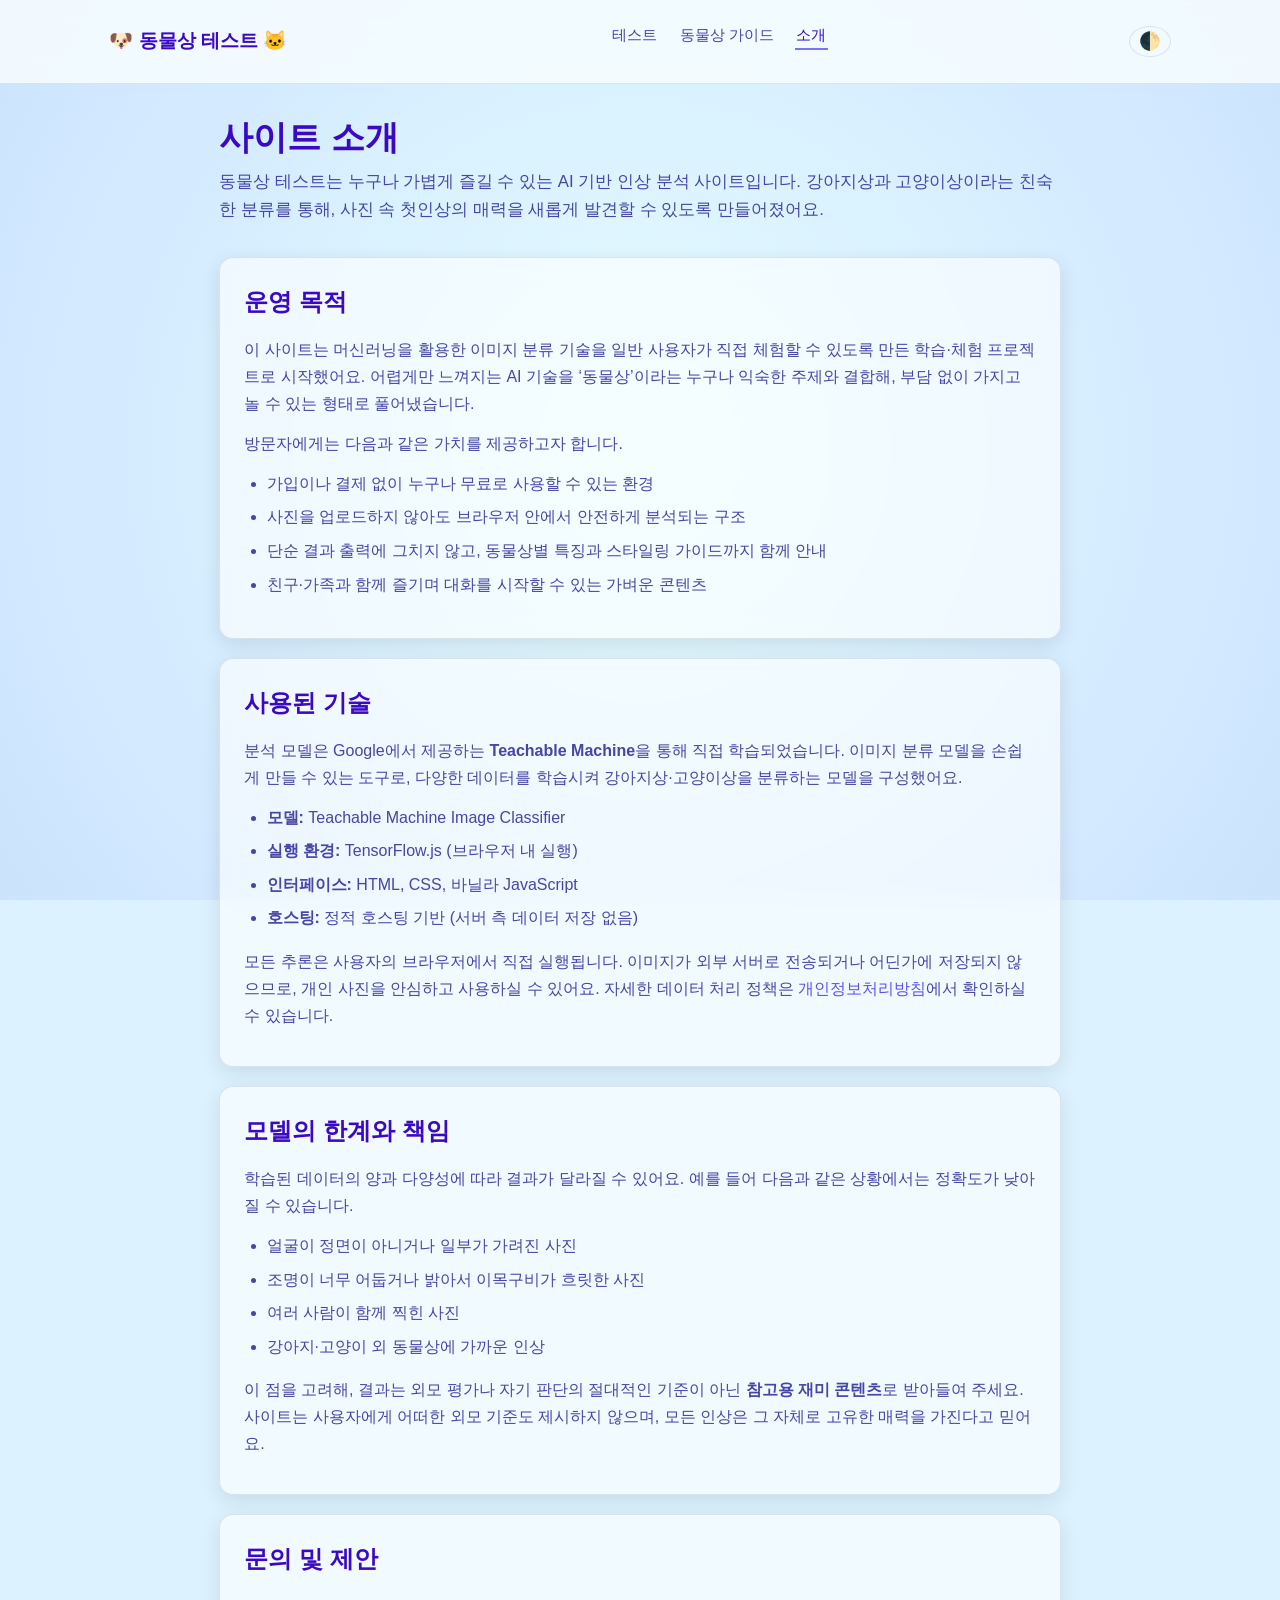
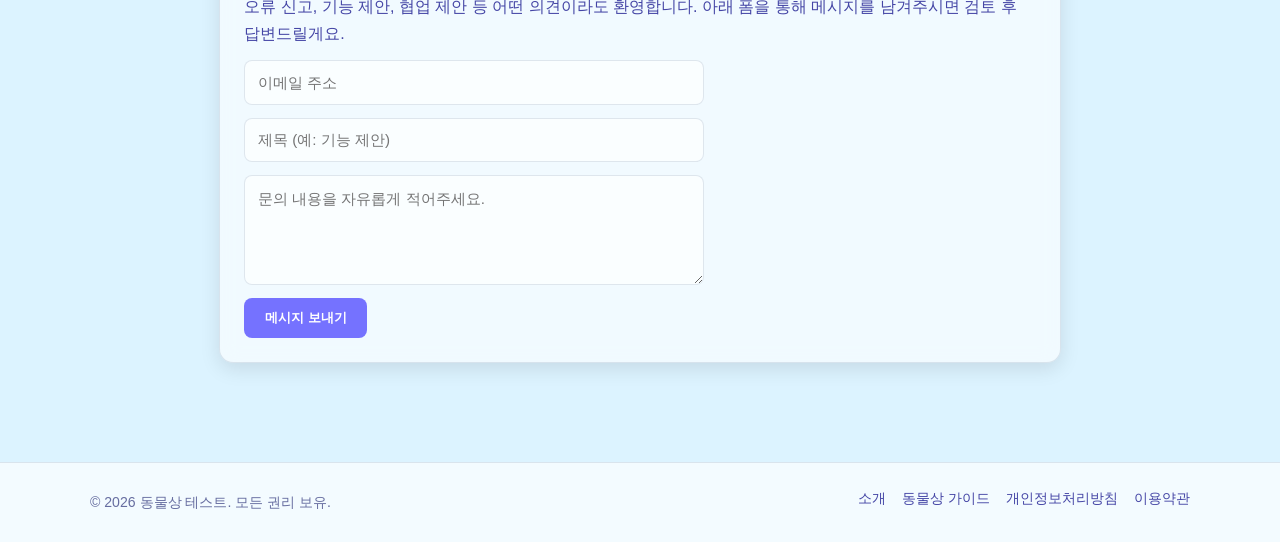
==== about.html @ 329083f9 "Build full multi-page site for AdSense quality compliance - Add navigation, footer, and rich content" ====
<!DOCTYPE html>
<html lang="ko">
<head>
    <meta charset="UTF-8">
    <meta name="viewport" content="width=device-width, initial-scale=1.0">
    <title>사이트 소개 - 동물상 테스트</title>
    <meta name="description" content="동물상 테스트 사이트의 운영 목적, 사용된 AI 기술, 그리고 문의·제안 방법을 안내합니다.">
    <meta property="og:title" content="사이트 소개 - 동물상 테스트">
    <meta property="og:description" content="동물상 테스트의 운영 목적과 기술 소개, 연락처.">
    <meta property="og:type" content="website">
    <meta property="og:locale" content="ko_KR">
    <link rel="canonical" href="https://juangilblue.github.io/product-builder-lecture/about.html">
    <link rel="icon" href="data:image/svg+xml,%3Csvg xmlns='http://www.w3.org/2000/svg' viewBox='0 0 100 100'%3E%3Ctext y='.9em' font-size='90'%3E🐶%3C/text%3E%3C/svg%3E">
    <script async src="https://pagead2.googlesyndication.com/pagead/js/adsbygoogle.js?client=ca-pub-4924318808009309"
         crossorigin="anonymous"></script>
    <link rel="stylesheet" href="style.css">
    <script src="theme.js"></script>
</head>
<body>
    <header class="site-header">
        <div class="nav-wrapper">
            <a href="./" class="brand">🐶 동물상 테스트 🐱</a>
            <ul class="nav-links">
                <li><a href="./">테스트</a></li>
                <li><a href="./guide.html">동물상 가이드</a></li>
                <li><a href="./about.html" class="active">소개</a></li>
            </ul>
            <button id="theme-toggle" aria-label="다크 모드 전환">🌓</button>
        </div>
    </header>

    <main>
        <h1 class="page-title">사이트 소개</h1>
        <p class="page-lead">동물상 테스트는 누구나 가볍게 즐길 수 있는 AI 기반 인상 분석 사이트입니다. 강아지상과 고양이상이라는 친숙한 분류를 통해, 사진 속 첫인상의 매력을 새롭게 발견할 수 있도록 만들어졌어요.</p>

        <section class="card">
            <h2>운영 목적</h2>
            <p>이 사이트는 머신러닝을 활용한 이미지 분류 기술을 일반 사용자가 직접 체험할 수 있도록 만든 학습·체험 프로젝트로 시작했어요. 어렵게만 느껴지는 AI 기술을 ‘동물상’이라는 누구나 익숙한 주제와 결합해, 부담 없이 가지고 놀 수 있는 형태로 풀어냈습니다.</p>
            <p>방문자에게는 다음과 같은 가치를 제공하고자 합니다.</p>
            <ul>
                <li>가입이나 결제 없이 누구나 무료로 사용할 수 있는 환경</li>
                <li>사진을 업로드하지 않아도 브라우저 안에서 안전하게 분석되는 구조</li>
                <li>단순 결과 출력에 그치지 않고, 동물상별 특징과 스타일링 가이드까지 함께 안내</li>
                <li>친구·가족과 함께 즐기며 대화를 시작할 수 있는 가벼운 콘텐츠</li>
            </ul>
        </section>

        <section class="card">
            <h2>사용된 기술</h2>
            <p>분석 모델은 Google에서 제공하는 <strong>Teachable Machine</strong>을 통해 직접 학습되었습니다. 이미지 분류 모델을 손쉽게 만들 수 있는 도구로, 다양한 데이터를 학습시켜 강아지상·고양이상을 분류하는 모델을 구성했어요.</p>
            <ul>
                <li><strong>모델:</strong> Teachable Machine Image Classifier</li>
                <li><strong>실행 환경:</strong> TensorFlow.js (브라우저 내 실행)</li>
                <li><strong>인터페이스:</strong> HTML, CSS, 바닐라 JavaScript</li>
                <li><strong>호스팅:</strong> 정적 호스팅 기반 (서버 측 데이터 저장 없음)</li>
            </ul>
            <p>모든 추론은 사용자의 브라우저에서 직접 실행됩니다. 이미지가 외부 서버로 전송되거나 어딘가에 저장되지 않으므로, 개인 사진을 안심하고 사용하실 수 있어요. 자세한 데이터 처리 정책은 <a href="./privacy.html">개인정보처리방침</a>에서 확인하실 수 있습니다.</p>
        </section>

        <section class="card">
            <h2>모델의 한계와 책임</h2>
            <p>학습된 데이터의 양과 다양성에 따라 결과가 달라질 수 있어요. 예를 들어 다음과 같은 상황에서는 정확도가 낮아질 수 있습니다.</p>
            <ul>
                <li>얼굴이 정면이 아니거나 일부가 가려진 사진</li>
                <li>조명이 너무 어둡거나 밝아서 이목구비가 흐릿한 사진</li>
                <li>여러 사람이 함께 찍힌 사진</li>
                <li>강아지·고양이 외 동물상에 가까운 인상</li>
            </ul>
            <p>이 점을 고려해, 결과는 외모 평가나 자기 판단의 절대적인 기준이 아닌 <strong>참고용 재미 콘텐츠</strong>로 받아들여 주세요. 사이트는 사용자에게 어떠한 외모 기준도 제시하지 않으며, 모든 인상은 그 자체로 고유한 매력을 가진다고 믿어요.</p>
        </section>

        <section class="card">
            <h2>문의 및 제안</h2>
            <p>오류 신고, 기능 제안, 협업 제안 등 어떤 의견이라도 환영합니다. 아래 폼을 통해 메시지를 남겨주시면 검토 후 답변드릴게요.</p>
            <form action="https://formspree.io/f/mjglpopp" method="POST" class="contact-form">
                <input type="email" name="email" placeholder="이메일 주소" required>
                <input type="text" name="subject" placeholder="제목 (예: 기능 제안)">
                <textarea name="message" placeholder="문의 내용을 자유롭게 적어주세요." required></textarea>
                <button type="submit">메시지 보내기</button>
            </form>
        </section>
    </main>

    <footer class="site-footer">
        <div class="footer-wrapper">
            <div>© 2026 동물상 테스트. 모든 권리 보유.</div>
            <ul class="footer-links">
                <li><a href="./about.html">소개</a></li>
                <li><a href="./guide.html">동물상 가이드</a></li>
                <li><a href="./privacy.html">개인정보처리방침</a></li>
                <li><a href="./terms.html">이용약관</a></li>
            </ul>
        </div>
    </footer>
</body>
</html>
---- style.css ----
:root {
    --bg-color: oklch(95.59% .042 250.39);
    --bg-gradient: radial-gradient(circle, oklch(98.59% .042 250.39) 0%, oklch(90.59% .042 250.39) 100%);
    --container-bg: oklch(99.59% .002 250.39 / .7);
    --card-bg: oklch(100% 0 0 / .6);
    --text-color: oklch(40% .24 278);
    --text-soft: oklch(45% .15 278);
    --text-muted: oklch(55% .08 278);
    --btn-bg: oklch(65% .24 278);
    --btn-bg-secondary: oklch(80% .1 278);
    --shadow-color: oklch(0% 0 0 / .1);
    --border-color: oklch(70% .04 250 / .25);
    --bar-track: oklch(85% .04 250);
    --header-bg: oklch(99% .01 250 / .85);
    --link-color: oklch(55% .24 278);
}

body.dark-mode {
    --bg-color: oklch(20% .04 250);
    --bg-gradient: radial-gradient(circle, oklch(25% .04 250) 0%, oklch(15% .04 250) 100%);
    --container-bg: oklch(30% .04 250 / .5);
    --card-bg: oklch(28% .04 250 / .5);
    --text-color: oklch(92% .04 250);
    --text-soft: oklch(85% .04 250);
    --text-muted: oklch(70% .04 250);
    --btn-bg: oklch(60% .2 270);
    --btn-bg-secondary: oklch(40% .08 250);
    --shadow-color: oklch(0% 0 0 / .5);
    --border-color: oklch(50% .04 250 / .3);
    --bar-track: oklch(35% .04 250);
    --header-bg: oklch(22% .04 250 / .9);
    --link-color: oklch(80% .15 270);
}

* {
    box-sizing: border-box;
    margin: 0;
    padding: 0;
}

html {
    scroll-behavior: smooth;
}

body {
    font-family: -apple-system, BlinkMacSystemFont, "Segoe UI", "Apple SD Gothic Neo", "Malgun Gothic", Roboto, Helvetica, Arial, sans-serif;
    min-height: 100vh;
    background-color: var(--bg-color);
    background-image: var(--bg-gradient);
    background-attachment: fixed;
    color: var(--text-color);
    line-height: 1.7;
    transition: background-color 0.3s ease, color 0.3s ease;
}

a {
    color: var(--link-color);
    text-decoration: none;
}
a:hover { text-decoration: underline; }

img { max-width: 100%; height: auto; }

.hidden { display: none !important; }

/* ------- Header & Nav ------- */
.site-header {
    position: sticky;
    top: 0;
    z-index: 100;
    background-color: var(--header-bg);
    backdrop-filter: blur(12px);
    border-bottom: 1px solid var(--border-color);
}

.nav-wrapper {
    max-width: 1100px;
    margin: 0 auto;
    padding: 0.8rem 1.2rem;
    display: flex;
    align-items: center;
    justify-content: space-between;
    gap: 1rem;
}

.brand {
    font-size: 1.2rem;
    font-weight: 700;
    color: var(--text-color);
    white-space: nowrap;
}
.brand:hover { text-decoration: none; opacity: 0.85; }

.nav-links {
    display: flex;
    gap: 1.2rem;
    list-style: none;
    flex-wrap: wrap;
    align-items: center;
}

.nav-links a {
    color: var(--text-soft);
    font-size: 0.95rem;
    padding: 0.3rem 0.1rem;
    border-bottom: 2px solid transparent;
    transition: border-color 0.2s ease, color 0.2s ease;
}
.nav-links a:hover,
.nav-links a.active {
    color: var(--text-color);
    border-bottom-color: var(--btn-bg);
    text-decoration: none;
}

#theme-toggle {
    background: none;
    border: 1px solid var(--border-color);
    font-size: 1.1rem;
    cursor: pointer;
    padding: 0.35rem 0.55rem;
    border-radius: 50%;
    line-height: 1;
    color: var(--text-color);
    transition: background 0.2s ease;
}
#theme-toggle:hover { background: var(--border-color); }

/* ------- Layout ------- */
main {
    max-width: 880px;
    margin: 0 auto;
    padding: 2rem 1.2rem 3rem;
}

.page-title {
    font-size: 2.1rem;
    color: var(--text-color);
    margin-bottom: 0.5rem;
    line-height: 1.3;
}

.page-lead {
    font-size: 1.05rem;
    color: var(--text-soft);
    margin-bottom: 2rem;
}

section {
    margin-bottom: 2.5rem;
}

h2 {
    font-size: 1.5rem;
    color: var(--text-color);
    margin-bottom: 0.8rem;
    margin-top: 0;
}

h3 {
    font-size: 1.15rem;
    color: var(--text-color);
    margin: 1.2rem 0 0.5rem;
}

p {
    color: var(--text-soft);
    margin-bottom: 0.8rem;
}

ul, ol {
    color: var(--text-soft);
    margin: 0.5rem 0 1rem 1.4rem;
}

li { margin-bottom: 0.4rem; }

.card {
    background-color: var(--card-bg);
    border: 1px solid var(--border-color);
    border-radius: 14px;
    padding: 1.5rem;
    backdrop-filter: blur(10px);
    box-shadow: 0 6px 20px var(--shadow-color);
    margin-bottom: 1.2rem;
}

.two-col {
    display: grid;
    grid-template-columns: repeat(auto-fit, minmax(260px, 1fr));
    gap: 1rem;
}

/* ------- Hero / Test ------- */
.hero {
    text-align: center;
    margin-bottom: 2rem;
}

.hero h1 {
    font-size: 2.4rem;
    color: var(--text-color);
    margin-bottom: 0.5rem;
}

.hero .subtitle {
    color: var(--text-soft);
    font-size: 1.05rem;
}

.test-card {
    background-color: var(--card-bg);
    border: 1px solid var(--border-color);
    border-radius: 16px;
    padding: 1.8rem 1.5rem;
    backdrop-filter: blur(12px);
    box-shadow: 0 10px 30px var(--shadow-color);
    margin-bottom: 2rem;
}

.loading {
    color: var(--text-soft);
    padding: 2rem;
    text-align: center;
    font-size: 1rem;
}

.mode-buttons {
    display: flex;
    gap: 0.5rem;
    margin-bottom: 1.2rem;
    justify-content: center;
    flex-wrap: wrap;
}

.mode-btn {
    padding: 0.55rem 1.1rem;
    background-color: var(--btn-bg-secondary);
    color: var(--text-color);
    border: 1px solid var(--border-color);
    border-radius: 50px;
    cursor: pointer;
    font-size: 0.95rem;
    transition: all 0.2s ease;
}

.mode-btn.active {
    background-color: var(--btn-bg);
    color: white;
    border-color: transparent;
}

.input-section { margin-bottom: 1.2rem; }

.upload-area {
    display: flex;
    align-items: center;
    justify-content: center;
    border: 2px dashed var(--border-color);
    border-radius: 12px;
    padding: 1.5rem;
    cursor: pointer;
    transition: all 0.2s ease;
    min-height: 220px;
    overflow: hidden;
    background-color: var(--container-bg);
}

.upload-area:hover,
.upload-area.dragover {
    border-color: var(--btn-bg);
    transform: translateY(-2px);
}

.upload-placeholder { color: var(--text-soft); text-align: center; }
.upload-icon { font-size: 3rem; margin-bottom: 0.5rem; }
.upload-hint { font-size: 0.85rem; margin-top: 0.3rem; opacity: 0.7; }

#preview-img {
    max-width: 100%;
    max-height: 320px;
    border-radius: 8px;
    object-fit: contain;
}

#webcam-container {
    display: flex;
    justify-content: center;
    margin-bottom: 1rem;
    min-height: 200px;
}

#webcam-container canvas {
    border-radius: 12px;
    max-width: 100%;
}

#webcam-section { text-align: center; }

.action-btn {
    padding: 0.75rem 1.4rem;
    font-size: 1rem;
    color: white;
    background-color: var(--btn-bg);
    border: none;
    border-radius: 50px;
    cursor: pointer;
    transition: all 0.2s ease;
    box-shadow: 0 5px 15px var(--shadow-color);
}

.action-btn:hover { transform: translateY(-2px); opacity: 0.95; }

.result-section {
    padding: 1.2rem;
    background-color: var(--container-bg);
    border-radius: 12px;
    border: 1px solid var(--border-color);
    margin-top: 1rem;
}

#verdict {
    font-size: 1.4rem;
    color: var(--text-color);
    margin-bottom: 1rem;
    line-height: 1.6;
    text-align: center;
}

.verdict-desc {
    font-size: 0.95rem;
    opacity: 0.85;
    font-weight: normal;
    color: var(--text-soft);
}

.result-bars { display: flex; flex-direction: column; gap: 0.7rem; }

.result-bar-label {
    display: flex;
    justify-content: space-between;
    color: var(--text-soft);
    font-size: 0.95rem;
    margin-bottom: 0.3rem;
}

.result-bar-pct { font-weight: bold; color: var(--text-color); }

.result-bar-track {
    width: 100%;
    height: 10px;
    background-color: var(--bar-track);
    border-radius: 5px;
    overflow: hidden;
}

.result-bar-fill {
    height: 100%;
    background: linear-gradient(90deg, var(--btn-bg), oklch(70% .2 320));
    border-radius: 5px;
    transition: width 0.4s ease;
}

/* ------- Feature lists ------- */
.feature-list {
    list-style: none;
    margin-left: 0;
}
.feature-list li {
    padding: 0.6rem 0 0.6rem 1.6rem;
    position: relative;
    color: var(--text-soft);
    border-bottom: 1px dashed var(--border-color);
}
.feature-list li:last-child { border-bottom: none; }
.feature-list li::before {
    content: "✦";
    position: absolute;
    left: 0;
    color: var(--btn-bg);
    font-weight: bold;
}

/* ------- FAQ ------- */
.faq-item {
    border-bottom: 1px solid var(--border-color);
    padding: 0.8rem 0;
}
.faq-item summary {
    cursor: pointer;
    font-weight: 600;
    color: var(--text-color);
    list-style: none;
    padding: 0.4rem 0;
    position: relative;
    padding-right: 1.5rem;
}
.faq-item summary::-webkit-details-marker { display: none; }
.faq-item summary::after {
    content: "+";
    position: absolute;
    right: 0.2rem;
    top: 0.4rem;
    font-size: 1.2rem;
    color: var(--btn-bg);
    transition: transform 0.2s ease;
}
.faq-item[open] summary::after {
    content: "−";
}
.faq-item p {
    margin-top: 0.5rem;
    color: var(--text-soft);
}

/* ------- Contact form ------- */
.contact-form {
    display: flex;
    flex-direction: column;
    gap: 0.8rem;
    max-width: 460px;
}
.contact-form input,
.contact-form textarea {
    width: 100%;
    padding: 0.8rem;
    border-radius: 8px;
    border: 1px solid var(--border-color);
    background-color: var(--container-bg);
    color: var(--text-color);
    font-family: inherit;
    font-size: 0.95rem;
}
.contact-form textarea { height: 110px; resize: vertical; }
.contact-form button {
    align-self: flex-start;
    padding: 0.7rem 1.3rem;
    background-color: var(--btn-bg);
    color: white;
    border: none;
    border-radius: 8px;
    cursor: pointer;
    font-weight: 600;
}
.contact-form button:hover { opacity: 0.9; }

/* ------- Footer ------- */
.site-footer {
    border-top: 1px solid var(--border-color);
    background-color: var(--header-bg);
    padding: 1.5rem 1.2rem;
    margin-top: 2rem;
}
.footer-wrapper {
    max-width: 1100px;
    margin: 0 auto;
    display: flex;
    flex-wrap: wrap;
    gap: 1rem;
    justify-content: space-between;
    align-items: center;
    color: var(--text-muted);
    font-size: 0.88rem;
}
.footer-links {
    display: flex;
    gap: 1rem;
    flex-wrap: wrap;
    list-style: none;
    margin: 0;
}
.footer-links a { color: var(--text-soft); }

/* ------- Disclaimer ------- */
.disclaimer {
    background-color: oklch(95% .05 80 / .4);
    border-left: 4px solid oklch(75% .15 80);
    padding: 0.8rem 1rem;
    border-radius: 6px;
    color: var(--text-soft);
    font-size: 0.92rem;
    margin: 1rem 0;
}
body.dark-mode .disclaimer {
    background-color: oklch(35% .04 80 / .4);
    border-left-color: oklch(70% .15 80);
}

/* ------- Mobile ------- */
@media (max-width: 600px) {
    .nav-wrapper { padding: 0.7rem 1rem; }
    .nav-links { gap: 0.7rem; }
    .nav-links a { font-size: 0.88rem; }
    .brand { font-size: 1.05rem; }
    .hero h1 { font-size: 1.8rem; }
    .page-title { font-size: 1.7rem; }
    main { padding: 1.5rem 1rem 2rem; }
    .test-card { padding: 1.2rem 1rem; }
}
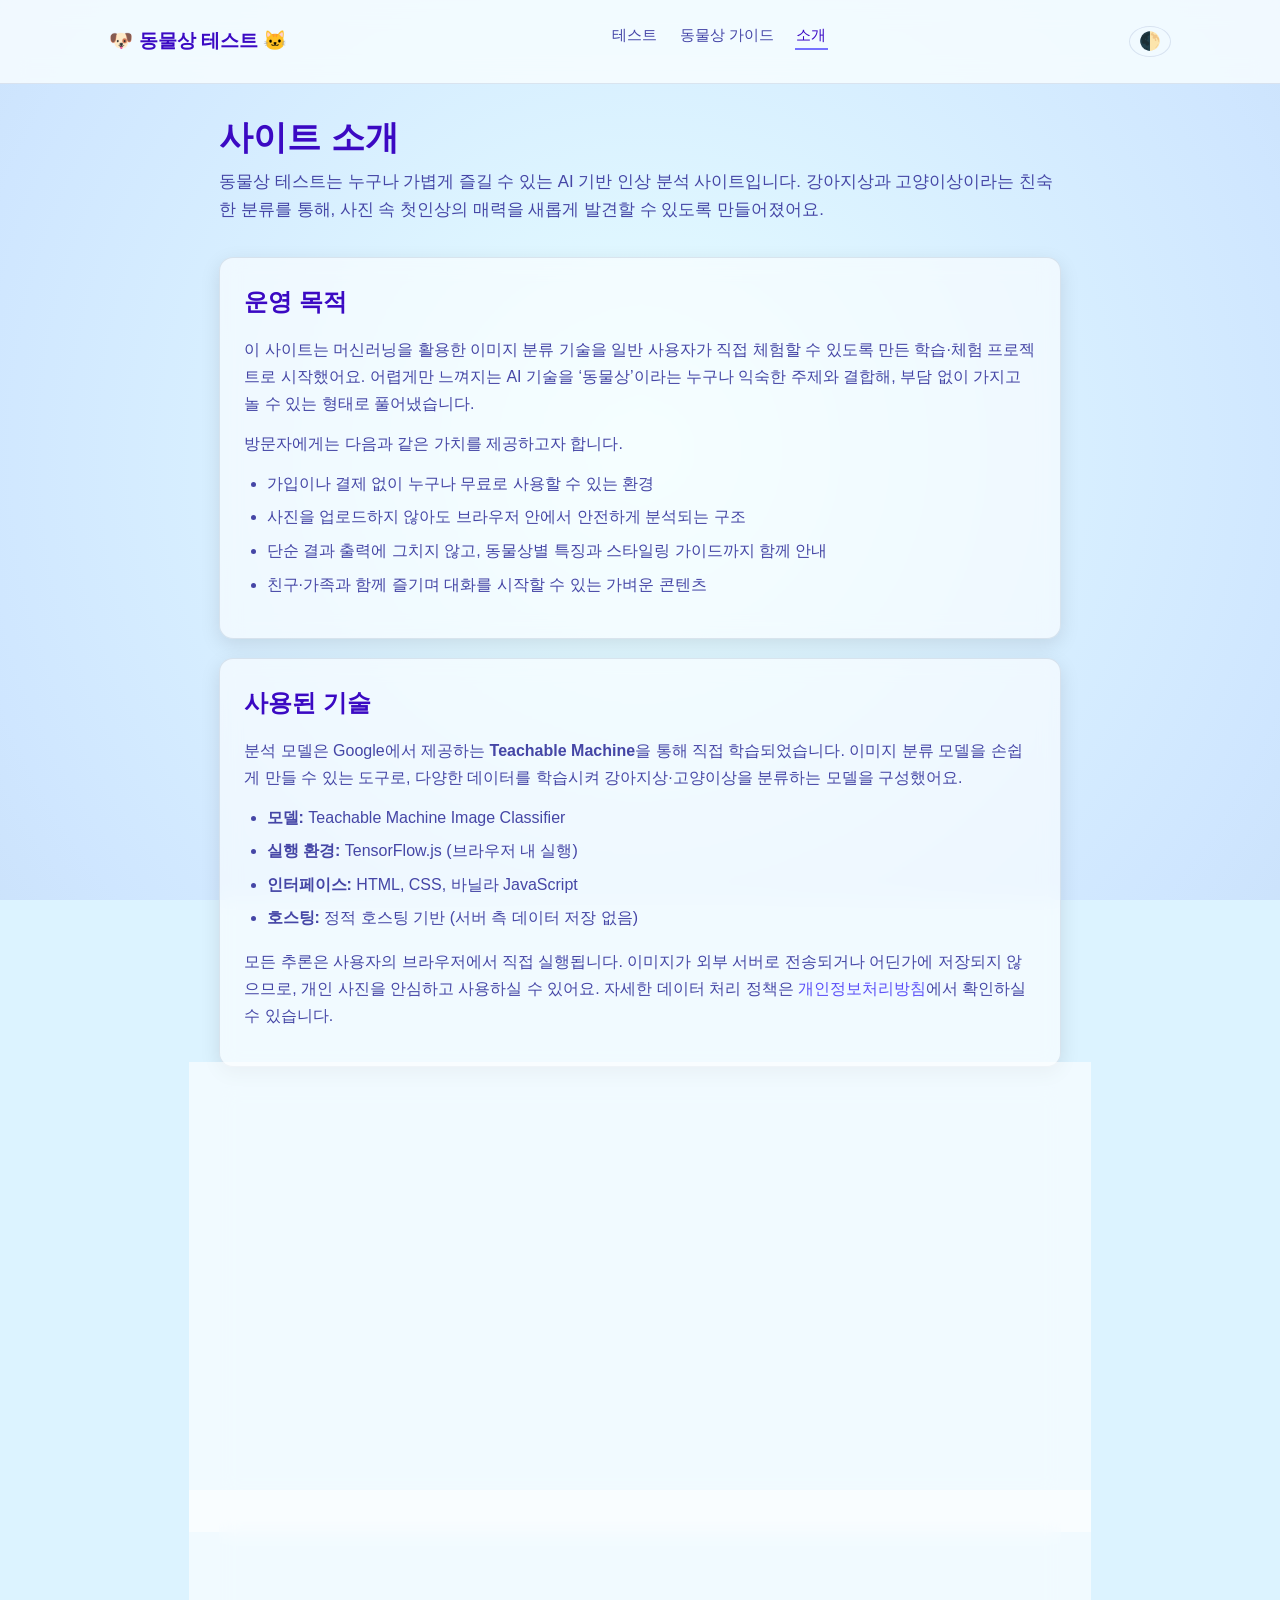
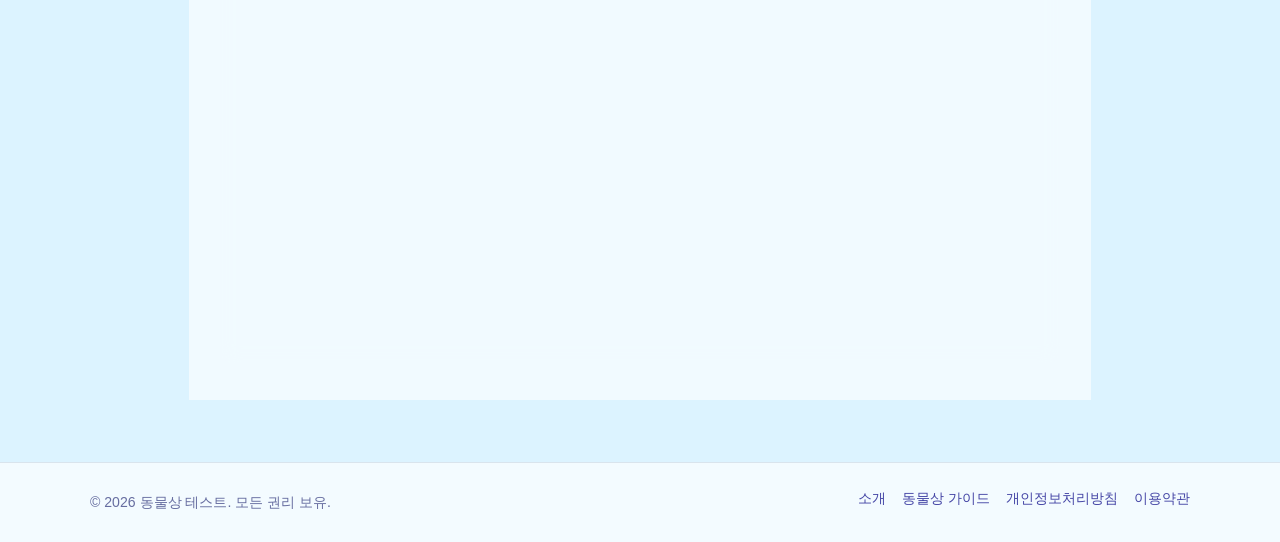
==== commit 6cb540c2: "Add AdSense ads.txt and google-adsense-account meta tag Co-Authored-By: Claude Opus 4.7 (1M context)" ====
--- a/about.html
+++ b/about.html
@@ -10,6 +10,7 @@
     <meta property="og:type" content="website">
     <meta property="og:locale" content="ko_KR">
     <link rel="canonical" href="https://juangilblue.github.io/product-builder-lecture/about.html">
+    <meta name="google-adsense-account" content="ca-pub-4924318808009309">
     <link rel="icon" href="data:image/svg+xml,%3Csvg xmlns='http://www.w3.org/2000/svg' viewBox='0 0 100 100'%3E%3Ctext y='.9em' font-size='90'%3E🐶%3C/text%3E%3C/svg%3E">
     <script async src="https://pagead2.googlesyndication.com/pagead/js/adsbygoogle.js?client=ca-pub-4924318808009309"
          crossorigin="anonymous"></script>
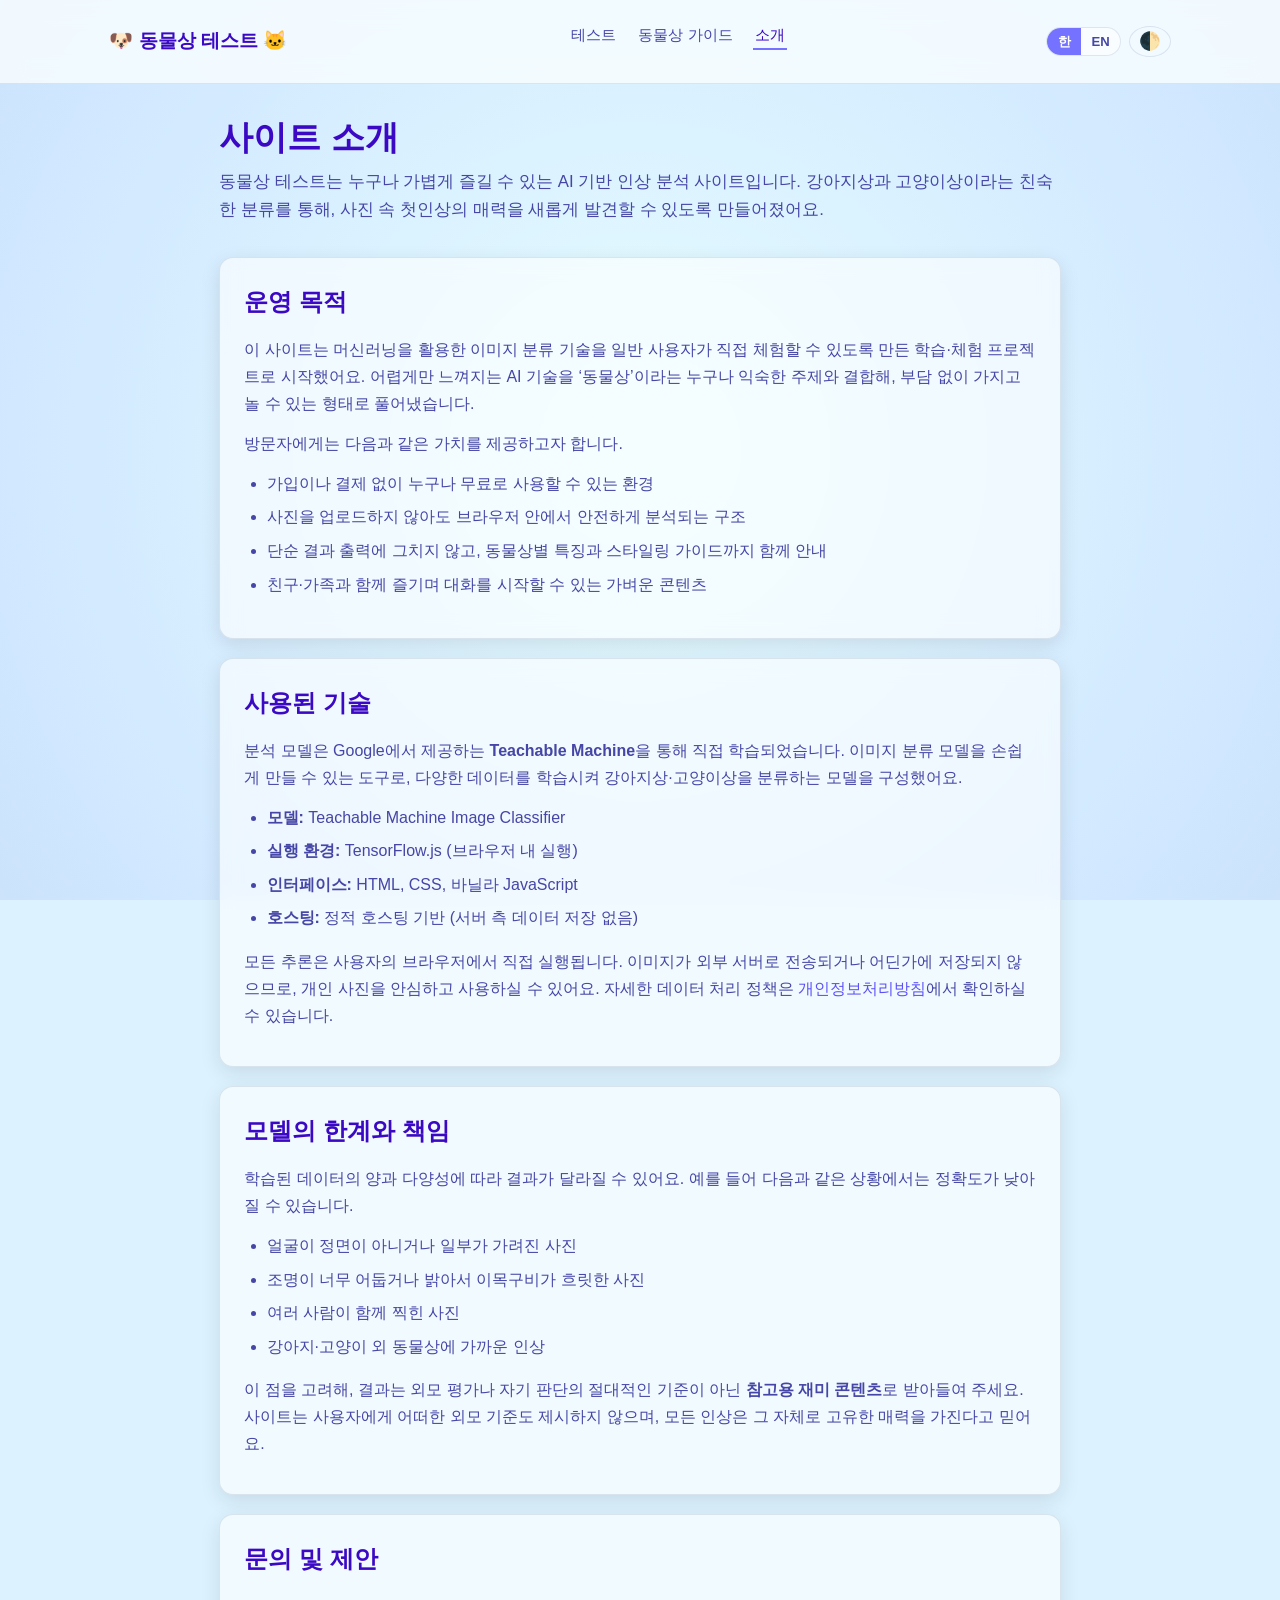
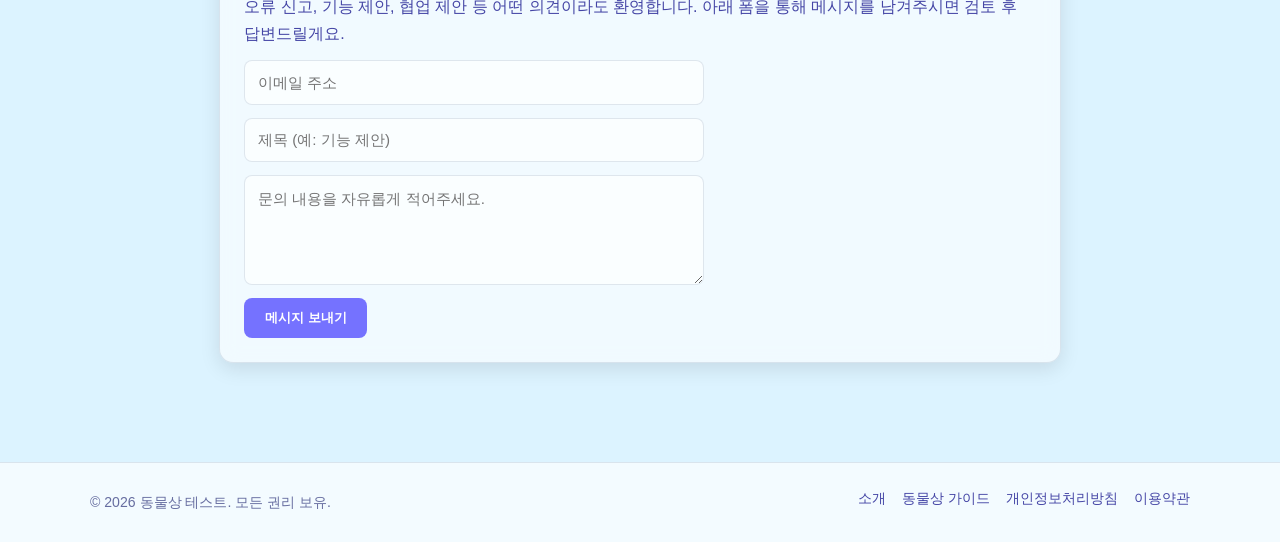
==== commit ccf915ca: "Add i18n (ko/en) support and Google Analytics tracking Co-Authored-By: Claude Opus 4.7 (1M context) " ====
--- a/about.html
+++ b/about.html
@@ -4,37 +4,61 @@
     <meta charset="UTF-8">
     <meta name="viewport" content="width=device-width, initial-scale=1.0">
     <title>사이트 소개 - 동물상 테스트</title>
+    <meta name="title-ko" content="사이트 소개 - 동물상 테스트">
+    <meta name="title-en" content="About - Animal Face Test">
     <meta name="description" content="동물상 테스트 사이트의 운영 목적, 사용된 AI 기술, 그리고 문의·제안 방법을 안내합니다.">
     <meta property="og:title" content="사이트 소개 - 동물상 테스트">
     <meta property="og:description" content="동물상 테스트의 운영 목적과 기술 소개, 연락처.">
     <meta property="og:type" content="website">
     <meta property="og:locale" content="ko_KR">
+    <meta property="og:locale:alternate" content="en_US">
     <link rel="canonical" href="https://juangilblue.github.io/product-builder-lecture/about.html">
     <meta name="google-adsense-account" content="ca-pub-4924318808009309">
+    <!-- Google tag (gtag.js) -->
+    <script async src="https://www.googletagmanager.com/gtag/js?id=G-Q1BQ98D4QX"></script>
+    <script>
+      window.dataLayer = window.dataLayer || [];
+      function gtag(){dataLayer.push(arguments);}
+      gtag('js', new Date());
+
+      gtag('config', 'G-Q1BQ98D4QX');
+    </script>
     <link rel="icon" href="data:image/svg+xml,%3Csvg xmlns='http://www.w3.org/2000/svg' viewBox='0 0 100 100'%3E%3Ctext y='.9em' font-size='90'%3E🐶%3C/text%3E%3C/svg%3E">
     <script async src="https://pagead2.googlesyndication.com/pagead/js/adsbygoogle.js?client=ca-pub-4924318808009309"
          crossorigin="anonymous"></script>
     <link rel="stylesheet" href="style.css">
     <script src="theme.js"></script>
+    <script src="i18n.js"></script>
 </head>
 <body>
     <header class="site-header">
         <div class="nav-wrapper">
-            <a href="./" class="brand">🐶 동물상 테스트 🐱</a>
+            <a href="./" class="brand">🐶 <span data-lang="ko">동물상 테스트</span><span data-lang="en">Animal Face Test</span> 🐱</a>
             <ul class="nav-links">
-                <li><a href="./">테스트</a></li>
-                <li><a href="./guide.html">동물상 가이드</a></li>
-                <li><a href="./about.html" class="active">소개</a></li>
+                <li><a href="./"><span data-lang="ko">테스트</span><span data-lang="en">Test</span></a></li>
+                <li><a href="./guide.html"><span data-lang="ko">동물상 가이드</span><span data-lang="en">Guide</span></a></li>
+                <li><a href="./about.html" class="active"><span data-lang="ko">소개</span><span data-lang="en">About</span></a></li>
             </ul>
-            <button id="theme-toggle" aria-label="다크 모드 전환">🌓</button>
+            <div class="header-tools">
+                <div class="lang-toggle" role="group" aria-label="Language">
+                    <button class="lang-btn" data-lang-set="ko">한</button>
+                    <button class="lang-btn" data-lang-set="en">EN</button>
+                </div>
+                <button id="theme-toggle"
+                    aria-label="다크 모드 전환"
+                    data-ko-aria-label="다크 모드 전환"
+                    data-en-aria-label="Toggle dark mode">🌓</button>
+            </div>
         </div>
     </header>
 
     <main>
-        <h1 class="page-title">사이트 소개</h1>
-        <p class="page-lead">동물상 테스트는 누구나 가볍게 즐길 수 있는 AI 기반 인상 분석 사이트입니다. 강아지상과 고양이상이라는 친숙한 분류를 통해, 사진 속 첫인상의 매력을 새롭게 발견할 수 있도록 만들어졌어요.</p>
+        <h1 class="page-title" data-lang="ko">사이트 소개</h1>
+        <h1 class="page-title" data-lang="en">About This Site</h1>
+        <p class="page-lead" data-lang="ko">동물상 테스트는 누구나 가볍게 즐길 수 있는 AI 기반 인상 분석 사이트입니다. 강아지상과 고양이상이라는 친숙한 분류를 통해, 사진 속 첫인상의 매력을 새롭게 발견할 수 있도록 만들어졌어요.</p>
+        <p class="page-lead" data-lang="en">Animal Face Test is a lightweight AI experience anyone can enjoy. Through the familiar dog-face / cat-face lens, we help you rediscover the charm in your everyday photos.</p>
 
-        <section class="card">
+        <section class="card" data-lang="ko">
             <h2>운영 목적</h2>
             <p>이 사이트는 머신러닝을 활용한 이미지 분류 기술을 일반 사용자가 직접 체험할 수 있도록 만든 학습·체험 프로젝트로 시작했어요. 어렵게만 느껴지는 AI 기술을 ‘동물상’이라는 누구나 익숙한 주제와 결합해, 부담 없이 가지고 놀 수 있는 형태로 풀어냈습니다.</p>
             <p>방문자에게는 다음과 같은 가치를 제공하고자 합니다.</p>
@@ -45,8 +69,19 @@
                 <li>친구·가족과 함께 즐기며 대화를 시작할 수 있는 가벼운 콘텐츠</li>
             </ul>
         </section>
+        <section class="card" data-lang="en">
+            <h2>Why We Built This</h2>
+            <p>This site started as a learning project for hands-on experience with image classification. We wanted to take what often feels like an intimidating technology and pair it with a familiar, playful theme so anyone can enjoy it.</p>
+            <p>For visitors, we aim to offer:</p>
+            <ul>
+                <li>A free experience with no signup or payment</li>
+                <li>Safe, in-browser analysis — your photo never leaves your device</li>
+                <li>Not just a result, but also style guides and impression details</li>
+                <li>A lightweight piece of content to enjoy with friends and family</li>
+            </ul>
+        </section>
 
-        <section class="card">
+        <section class="card" data-lang="ko">
             <h2>사용된 기술</h2>
             <p>분석 모델은 Google에서 제공하는 <strong>Teachable Machine</strong>을 통해 직접 학습되었습니다. 이미지 분류 모델을 손쉽게 만들 수 있는 도구로, 다양한 데이터를 학습시켜 강아지상·고양이상을 분류하는 모델을 구성했어요.</p>
             <ul>
@@ -57,8 +92,19 @@
             </ul>
             <p>모든 추론은 사용자의 브라우저에서 직접 실행됩니다. 이미지가 외부 서버로 전송되거나 어딘가에 저장되지 않으므로, 개인 사진을 안심하고 사용하실 수 있어요. 자세한 데이터 처리 정책은 <a href="./privacy.html">개인정보처리방침</a>에서 확인하실 수 있습니다.</p>
         </section>
+        <section class="card" data-lang="en">
+            <h2>Technology Stack</h2>
+            <p>The classification model was trained directly with Google's <strong>Teachable Machine</strong>. We curated training images for dog-face and cat-face impressions and wrapped the resulting model in a small static site.</p>
+            <ul>
+                <li><strong>Model:</strong> Teachable Machine Image Classifier</li>
+                <li><strong>Runtime:</strong> TensorFlow.js (runs in the browser)</li>
+                <li><strong>Interface:</strong> HTML, CSS, vanilla JavaScript</li>
+                <li><strong>Hosting:</strong> Static hosting (no server-side storage)</li>
+            </ul>
+            <p>All inference happens locally in your browser. Your image is never transmitted or stored, so you can use personal photos with peace of mind. See the <a href="./privacy.html">Privacy Policy</a> for full details.</p>
+        </section>
 
-        <section class="card">
+        <section class="card" data-lang="ko">
             <h2>모델의 한계와 책임</h2>
             <p>학습된 데이터의 양과 다양성에 따라 결과가 달라질 수 있어요. 예를 들어 다음과 같은 상황에서는 정확도가 낮아질 수 있습니다.</p>
             <ul>
@@ -69,27 +115,57 @@
             </ul>
             <p>이 점을 고려해, 결과는 외모 평가나 자기 판단의 절대적인 기준이 아닌 <strong>참고용 재미 콘텐츠</strong>로 받아들여 주세요. 사이트는 사용자에게 어떠한 외모 기준도 제시하지 않으며, 모든 인상은 그 자체로 고유한 매력을 가진다고 믿어요.</p>
         </section>
+        <section class="card" data-lang="en">
+            <h2>Model Limitations</h2>
+            <p>Accuracy depends on the volume and diversity of training data. The result may be less reliable in cases like:</p>
+            <ul>
+                <li>Photos that aren't front-facing, or where the face is partially blocked</li>
+                <li>Lighting that's too dark or bright, washing out the features</li>
+                <li>Group photos with multiple people</li>
+                <li>Faces closer to other animal impressions (bear, fox, rabbit, etc.)</li>
+            </ul>
+            <p>Please treat the result as <strong>fun reference content</strong>, not as a verdict on appearance or character. We don't endorse any beauty standard — every impression has its own charm.</p>
+        </section>
 
         <section class="card">
-            <h2>문의 및 제안</h2>
-            <p>오류 신고, 기능 제안, 협업 제안 등 어떤 의견이라도 환영합니다. 아래 폼을 통해 메시지를 남겨주시면 검토 후 답변드릴게요.</p>
+            <h2>
+                <span data-lang="ko">문의 및 제안</span>
+                <span data-lang="en">Contact &amp; Feedback</span>
+            </h2>
+            <p data-lang="ko">오류 신고, 기능 제안, 협업 제안 등 어떤 의견이라도 환영합니다. 아래 폼을 통해 메시지를 남겨주시면 검토 후 답변드릴게요.</p>
+            <p data-lang="en">Bug reports, feature ideas, and collaboration inquiries are all welcome. Use the form below — we'll review every message and reply.</p>
             <form action="https://formspree.io/f/mjglpopp" method="POST" class="contact-form">
-                <input type="email" name="email" placeholder="이메일 주소" required>
-                <input type="text" name="subject" placeholder="제목 (예: 기능 제안)">
-                <textarea name="message" placeholder="문의 내용을 자유롭게 적어주세요." required></textarea>
-                <button type="submit">메시지 보내기</button>
+                <input type="email" name="email" required
+                    placeholder="이메일 주소"
+                    data-ko-placeholder="이메일 주소"
+                    data-en-placeholder="Email address">
+                <input type="text" name="subject"
+                    placeholder="제목 (예: 기능 제안)"
+                    data-ko-placeholder="제목 (예: 기능 제안)"
+                    data-en-placeholder="Subject (e.g., feature request)">
+                <textarea name="message" required
+                    placeholder="문의 내용을 자유롭게 적어주세요."
+                    data-ko-placeholder="문의 내용을 자유롭게 적어주세요."
+                    data-en-placeholder="Write your message here."></textarea>
+                <button type="submit">
+                    <span data-lang="ko">메시지 보내기</span>
+                    <span data-lang="en">Send Message</span>
+                </button>
             </form>
         </section>
     </main>
 
     <footer class="site-footer">
         <div class="footer-wrapper">
-            <div>© 2026 동물상 테스트. 모든 권리 보유.</div>
+            <div>
+                <span data-lang="ko">© 2026 동물상 테스트. 모든 권리 보유.</span>
+                <span data-lang="en">© 2026 Animal Face Test. All rights reserved.</span>
+            </div>
             <ul class="footer-links">
-                <li><a href="./about.html">소개</a></li>
-                <li><a href="./guide.html">동물상 가이드</a></li>
-                <li><a href="./privacy.html">개인정보처리방침</a></li>
-                <li><a href="./terms.html">이용약관</a></li>
+                <li><a href="./about.html"><span data-lang="ko">소개</span><span data-lang="en">About</span></a></li>
+                <li><a href="./guide.html"><span data-lang="ko">동물상 가이드</span><span data-lang="en">Guide</span></a></li>
+                <li><a href="./privacy.html"><span data-lang="ko">개인정보처리방침</span><span data-lang="en">Privacy Policy</span></a></li>
+                <li><a href="./terms.html"><span data-lang="ko">이용약관</span><span data-lang="en">Terms of Service</span></a></li>
             </ul>
         </div>
     </footer>
--- a/style.css
+++ b/style.css
@@ -63,6 +63,47 @@
 
 .hidden { display: none !important; }
 
+/* ------- i18n ------- */
+html[lang="ko"] [data-lang="en"],
+html[lang="en"] [data-lang="ko"] {
+    display: none !important;
+}
+
+.lang-toggle {
+    display: inline-flex;
+    border: 1px solid var(--border-color);
+    border-radius: 50px;
+    overflow: hidden;
+    background-color: var(--container-bg);
+}
+
+.lang-btn {
+    background: none;
+    border: none;
+    padding: 0.3rem 0.65rem;
+    font-size: 0.82rem;
+    cursor: pointer;
+    color: var(--text-soft);
+    font-weight: 600;
+    transition: background 0.2s ease, color 0.2s ease;
+}
+
+.lang-btn.active {
+    background-color: var(--btn-bg);
+    color: white;
+}
+
+.lang-btn:not(.active):hover {
+    background-color: var(--border-color);
+    color: var(--text-color);
+}
+
+.header-tools {
+    display: flex;
+    align-items: center;
+    gap: 0.5rem;
+}
+
 /* ------- Header & Nav ------- */
 .site-header {
     position: sticky;
